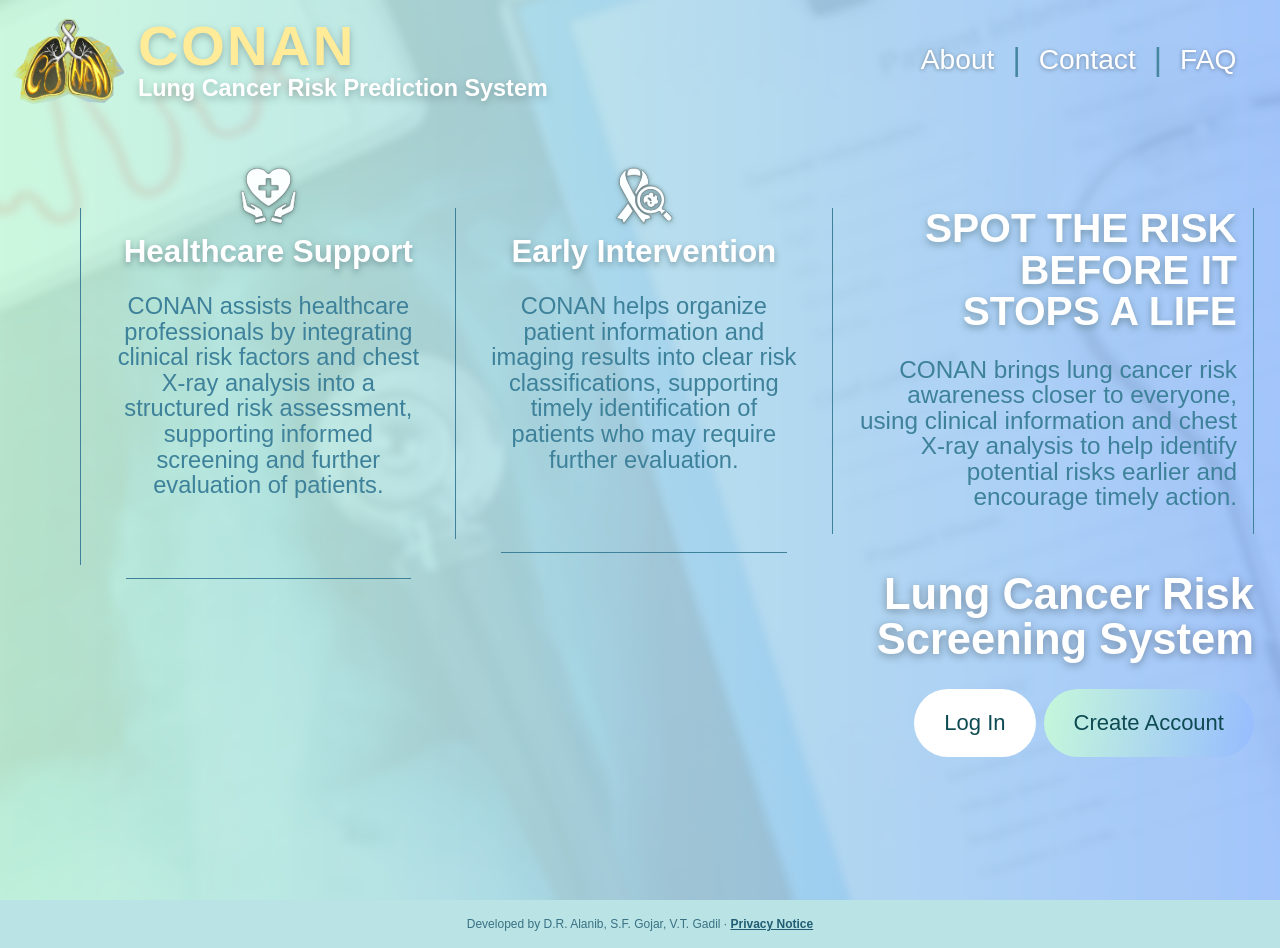
==== html.html @ 1db1b92c "initial commit" ====
<!doctype html>
<html lang="en">

<head>
  <meta charset="utf-8" />
  <meta name="viewport" content="width=device-width, initial-scale=1, viewport-fit=cover" />
  <title>CONAN – Lung Cancer Risk Prediction System</title>
  <meta name="description"
    content="CONAN uses clinical information and chest X-ray imaging to provide an integrated view of lung cancer risk, helping bring early risk awareness closer to every community." />
  <link rel="stylesheet" href="design.css" />
  <link rel="stylesheet" href="reference-ui.css" />
</head>

<body>
  <div id="app"></div>
  <script src="jabai.js"></script>
</body>

</html>
---- design.css ----
/* ============================================================
   CONAN – Reference UI Design System & Exact Scaling
   Authored for 1280x800 reference scale, responsive across viewports
   ============================================================ */

:root {
  /* Teal/Cyan color palette from reference 36.png */
  --teal-dark:     #135467;
  --teal:          #1f8a96;
  --teal-mid:      #2da0ab;
  --teal-light:    #6cb6b6;
  --teal-card-bg:  rgba(114, 161, 179, 0.85);
  --input-box-bg:  #39778c;
  --input-border:  #4d8da3;
  --subnav-pill:   #3f809b;
  --gold-title:    #f1d67b;

  /* Typography */
  --font-family:   'Nunito', system-ui, -apple-system, sans-serif;

  /* Semantic colors */
  --low-bg:        linear-gradient(135deg, #1bb55c 0%, #16a34a 100%);
  --mod-bg:        linear-gradient(135deg, #f59e0b 0%, #d97706 100%);
  --high-bg:       linear-gradient(135deg, #ef4444 0%, #dc2626 100%);

  box-sizing: border-box;
}

*, *::before, *::after {
  box-sizing: border-box;
  margin: 0;
  padding: 0;
}

html {
  font-size: 16px;
  scroll-behavior: smooth;
  height: 100%;
}

body {
  margin: 0;
  min-height: 100vh;
  font-family: var(--font-family);
  background: #a9e0d7 url('images/bg.png') center center / cover no-repeat fixed;
  color: #ffffff;
  line-height: 1.5;
  -webkit-font-smoothing: antialiased;
  -moz-osx-font-smoothing: grayscale;
  overflow-x: hidden;
}

a {
  color: inherit;
  text-decoration: none;
}

#app {
  min-height: 100vh;
  display: flex;
  flex-direction: column;
  position: relative;
  z-index: 1;
}

main {
  flex: 1;
  display: flex;
  flex-direction: column;
}

/* ============================================================
   HEADER (Exact 110px reference scaling)
   ============================================================ */
header {
  height: 110px;
  padding: 0 42px;
  display: flex;
  align-items: center;
  justify-content: space-between;
  position: sticky;
  top: 0;
  z-index: 200;
  background: linear-gradient(90deg, rgba(195, 240, 230, 0.4) 0%, rgba(195, 215, 250, 0.4) 100%);
  backdrop-filter: blur(8px);
  -webkit-backdrop-filter: blur(8px);
  border-bottom: 1px solid rgba(255, 255, 255, 0.25);
}

.brand {
  display: flex;
  align-items: center;
  gap: 16px;
  text-decoration: none;
  user-select: none;
}

.brand img {
  width: 76px;
  height: 72px;
  object-fit: contain;
  filter: drop-shadow(0 2px 8px rgba(0, 0, 0, 0.25));
}

.brand-text {
  display: flex;
  flex-direction: column;
  line-height: 1.1;
}

.brand-name {
  font-size: 2.3rem;
  font-weight: 900;
  color: var(--gold-title);
  letter-spacing: 0.04em;
  text-shadow: 0 2px 6px rgba(0, 0, 0, 0.35);
}

.brand-sub {
  font-size: 0.95rem;
  font-weight: 700;
  color: #ffffff;
  text-shadow: 0 1px 4px rgba(0, 0, 0, 0.4);
  white-space: nowrap;
}

.top-nav {
  display: flex;
  align-items: center;
  gap: 0;
}

.top-nav a,
.top-nav button {
  color: #ffffff;
  font-size: 1.25rem;
  font-weight: 700;
  padding: 8px 14px;
  border: none;
  background: none;
  cursor: pointer;
  font-family: inherit;
  text-decoration: none;
  text-shadow: 0 1px 4px rgba(0, 0, 0, 0.35);
  transition: opacity 0.2s;
  white-space: nowrap;
}

.top-nav a:hover,
.top-nav button:hover {
  opacity: 0.85;
}

.top-nav .nav-sep {
  color: rgba(255, 255, 255, 0.7);
  font-size: 1.35rem;
  margin: 0 4px;
  user-select: none;
  text-shadow: 0 1px 4px rgba(0, 0, 0, 0.35);
}

.top-nav-box {
  display: inline-flex;
  align-items: center;
  border: 1.5px solid rgba(255, 255, 255, 0.6);
  border-radius: 8px;
  padding: 2px 10px;
}

.hamburger-btn {
  display: flex;
  flex-direction: column;
  justify-content: center;
  gap: 5px;
  padding: 8px;
  cursor: pointer;
  background: none;
  border: none;
  margin-left: 12px;
}

.hamburger-btn span {
  display: block;
  width: 38px;
  height: 4px;
  background: #ffffff;
  border-radius: 2px;
  box-shadow: 0 1px 3px rgba(0, 0, 0, 0.3);
  transition: transform 0.2s, opacity 0.2s;
}

.header-menu {
  position: absolute;
  right: 42px;
  top: 105px;
  background: #ffffff;
  border-radius: 14px;
  padding: 8px;
  min-width: 220px;
  box-shadow: 0 14px 40px rgba(14, 74, 82, 0.35);
  display: flex;
  flex-direction: column;
  z-index: 300;
}

.header-menu[hidden] {
  display: none;
}

.header-menu a,
.header-menu button {
  display: block;
  width: 100%;
  padding: 10px 16px;
  border-radius: 8px;
  color: var(--teal-dark);
  font-size: 1rem;
  font-weight: 700;
  background: none;
  border: none;
  cursor: pointer;
  text-align: left;
  font-family: inherit;
  transition: background 0.15s;
}

.header-menu a:hover,
.header-menu button:hover {
  background: rgba(31, 138, 150, 0.1);
}

/* ============================================================
   SUB-NAV BAR (Exact 66px reference scaling across post-login)
   ============================================================ */
.subnav {
  height: 66px;
  width: 100%;
  background: #ffffff;
  display: flex;
  align-items: center;
  padding: 0 42px;
  box-shadow: 0 2px 8px rgba(0, 0, 0, 0.08);
  position: relative;
  z-index: 100;
}

/* Main sections: HOME, ASSESSMENT, PATIENT RECORDS */
.subnav-tabs {
  display: flex;
  align-items: center;
  gap: 8px;
  height: 100%;
}

.subnav-tab {
  display: inline-flex;
  align-items: center;
  justify-content: center;
  height: 44px;
  padding: 0 28px;
  color: var(--subnav-pill);
  font-size: 1.05rem;
  font-weight: 800;
  letter-spacing: 0.05em;
  text-transform: uppercase;
  text-decoration: none;
  border-radius: 8px;
  transition: background 0.18s, color 0.18s;
  white-space: nowrap;
}

.subnav-tab:hover {
  background: rgba(63, 128, 155, 0.08);
}

.subnav-tab.active {
  background: var(--subnav-pill);
  color: #ffffff;
  padding: 0 34px;
}

/* Wizard breadcrumb inside subnav (Images 9-16, 20-30) */
.subnav-wizard-wrap {
  display: flex;
  align-items: center;
  gap: 18px;
  height: 100%;
}

.subnav-back-pill {
  display: inline-flex;
  align-items: center;
  justify-content: center;
  height: 42px;
  padding: 0 24px;
  background: var(--subnav-pill);
  color: #ffffff;
  font-size: 0.95rem;
  font-weight: 800;
  letter-spacing: 0.06em;
  text-transform: uppercase;
  text-decoration: none;
  border-radius: 8px;
  border: none;
  cursor: pointer;
  transition: opacity 0.18s;
  white-space: nowrap;
}

.subnav-back-pill:hover {
  opacity: 0.9;
}

.subnav-wizard-title {
  color: var(--teal);
  font-size: 1.25rem;
  font-weight: 800;
  letter-spacing: 0.08em;
  text-transform: uppercase;
  white-space: nowrap;
}

/* Results crumb in subnav (Images 17, 18) */
.subnav-results-wrap {
  display: flex;
  align-items: center;
  gap: 12px;
  font-size: 1.15rem;
  font-weight: 700;
  color: var(--teal);
}

.subnav-results-wrap a {
  color: var(--teal);
  text-decoration: none;
  font-weight: 700;
}

.subnav-results-wrap a:hover {
  text-decoration: underline;
}

/* ============================================================
   PRE-LOGIN LANDING PAGE (Exact Image 1 layout & scaling)
   ============================================================ */
.landing {
  min-height: calc(100vh - 110px);
  display: grid;
  grid-template-columns: 1fr 1fr 1.15fr;
  padding: 36px 42px;
  gap: 0;
  align-items: stretch;
}

.landing-col {
  padding: 24px 28px 36px;
  display: flex;
  flex-direction: column;
  position: relative;
}

/* Vertical divider lines between sections matching image 1 */
.landing-col.bordered {
  border-left: 2px solid rgba(35, 133, 150, 0.7);
}

.feature-card-content {
  display: flex;
  flex-direction: column;
  align-items: center;
  text-align: center;
  flex: 1;
  position: relative;
  padding-bottom: 28px;
}

.feature-card-content::after {
  content: '';
  position: absolute;
  bottom: 0;
  left: 10%;
  right: 10%;
  height: 2px;
  background: rgba(35, 133, 150, 0.7);
}

.feature-icon-img {
  width: 84px;
  height: 84px;
  object-fit: contain;
  margin-bottom: 16px;
  filter: drop-shadow(0 2px 6px rgba(0, 0, 0, 0.2));
}

.feature-icon-svg {
  width: 84px;
  height: 84px;
  margin-bottom: 16px;
  color: #ffffff;
  filter: drop-shadow(0 2px 6px rgba(0, 0, 0, 0.2));
}

.feature-card-title {
  font-size: 1.55rem;
  font-weight: 900;
  color: #ffffff;
  text-shadow: 0 2px 6px rgba(0, 0, 0, 0.3);
  margin-bottom: 16px;
}

.feature-card-desc {
  font-size: 1.05rem;
  color: #ffffff;
  line-height: 1.6;
  text-shadow: 0 1px 4px rgba(0, 0, 0, 0.3);
  font-weight: 600;
}

/* Right hero panel in Landing */
.landing-right-panel {
  padding: 24px 0 36px 36px;
  display: flex;
  flex-direction: column;
  justify-content: space-between;
  border-left: 2px solid rgba(35, 133, 150, 0.7);
}

.landing-hero-head {
  font-size: 2.9rem;
  font-weight: 900;
  color: #ffffff;
  line-height: 1.05;
  text-align: right;
  text-shadow: 0 2px 8px rgba(0, 0, 0, 0.35);
  margin-bottom: 20px;
}

.landing-hero-desc {
  font-size: 1.08rem;
  color: #ffffff;
  line-height: 1.6;
  text-align: right;
  text-shadow: 0 1px 4px rgba(0, 0, 0, 0.3);
  font-weight: 600;
  margin-bottom: 32px;
}

.landing-system-title {
  font-size: 2.5rem;
  font-weight: 900;
  color: #ffffff;
  line-height: 1.1;
  text-align: right;
  text-shadow: 0 2px 8px rgba(0, 0, 0, 0.35);
  margin-bottom: 28px;
}

.landing-buttons-row {
  display: flex;
  gap: 18px;
  justify-content: flex-end;
}

.btn-pill-white {
  display: inline-flex;
  align-items: center;
  justify-content: center;
  background: #ffffff;
  color: #0e4a52;
  font-size: 1.15rem;
  font-weight: 700;
  padding: 14px 42px;
  border-radius: 999px;
  text-decoration: none;
  box-shadow: 0 4px 14px rgba(0, 0, 0, 0.15);
  transition: transform 0.18s, box-shadow 0.18s;
  cursor: pointer;
  border: none;
}

.btn-pill-white:hover {
  transform: translateY(-2px);
  box-shadow: 0 6px 20px rgba(0, 0, 0, 0.2);
}

.btn-pill-mint {
  display: inline-flex;
  align-items: center;
  justify-content: center;
  background: #c2f2d6;
  color: #0e4a52;
  font-size: 1.15rem;
  font-weight: 700;
  padding: 14px 42px;
  border-radius: 999px;
  text-decoration: none;
  box-shadow: 0 4px 14px rgba(0, 0, 0, 0.15);
  transition: transform 0.18s, box-shadow 0.18s;
  cursor: pointer;
  border: none;
}

.btn-pill-mint:hover {
  transform: translateY(-2px);
  box-shadow: 0 6px 20px rgba(0, 0, 0, 0.2);
}

/* ============================================================
   AUTH PAGES (Login / Sign Up – Exact Images 2, 3)
   ============================================================ */
.auth-page {
  min-height: calc(100vh - 110px);
  display: flex;
  align-items: center;
  justify-content: center;
  padding: 30px 20px;
}

.auth-card {
  width: 520px;
  background: var(--teal-dark);
  border-radius: 28px;
  padding: 44px 44px 38px;
  box-shadow: 0 24px 60px rgba(10, 45, 55, 0.45);
}

.auth-card h1 {
  font-size: 2.5rem;
  font-weight: 900;
  color: #ffffff;
  letter-spacing: 0.04em;
  margin-bottom: 26px;
}

.auth-field {
  margin-bottom: 18px;
}

.auth-input {
  width: 100%;
  background: var(--input-box-bg);
  border: 1.5px solid var(--input-border);
  border-radius: 8px;
  padding: 16px 18px;
  color: #ffffff;
  font-size: 1.05rem;
  font-family: inherit;
  outline: none;
  transition: border-color 0.2s, background 0.2s;
}

.auth-input::placeholder {
  color: rgba(255, 255, 255, 0.7);
}

.auth-input:focus {
  background: #3f8399;
  border-color: #6bb0c8;
}

.auth-btn-pill {
  width: 100%;
  padding: 16px;
  border-radius: 999px;
  border: none;
  font-size: 1.3rem;
  font-weight: 900;
  letter-spacing: 0.06em;
  cursor: pointer;
  font-family: inherit;
  background: linear-gradient(135deg, #c5f4da 0%, #c5ddfc 100%);
  color: #165b6d;
  box-shadow: 0 4px 18px rgba(0, 0, 0, 0.2);
  transition: transform 0.18s, box-shadow 0.18s;
  margin: 10px 0 16px;
}

.auth-btn-pill:hover {
  transform: translateY(-2px);
  box-shadow: 0 8px 26px rgba(0, 0, 0, 0.25);
}

.auth-forgot {
  display: block;
  text-align: center;
  color: #ffffff;
  font-size: 1rem;
  font-weight: 600;
  text-decoration: underline;
  cursor: pointer;
  background: none;
  border: none;
  font-family: inherit;
  margin-bottom: 14px;
}

.auth-check {
  display: flex;
  align-items: center;
  gap: 10px;
  color: rgba(255, 255, 255, 0.9);
  font-size: 1rem;
  font-weight: 600;
  margin-bottom: 14px;
  cursor: pointer;
}

.auth-check input[type="checkbox"] {
  width: 20px;
  height: 20px;
  cursor: pointer;
  accent-color: #5edde3;
}

.auth-link {
  color: rgba(255, 255, 255, 0.85);
  font-size: 1rem;
  text-align: center;
  margin-top: 10px;
}

.auth-link a {
  color: #ffffff;
  font-weight: 800;
  text-decoration: underline;
}

/* ============================================================
   POST-LOGIN HERO (Exact Image 7 scaling)
   ============================================================ */
.hero-section {
  min-height: calc(100vh - 176px);
  padding: 48px 42px;
  display: flex;
  align-items: center;
  justify-content: space-between;
  gap: 40px;
}

.hero-left-content {
  flex: 1;
  max-width: 680px;
}

.hero-headline {
  font-size: 3.6rem;
  font-weight: 900;
  color: #165b6d;
  line-height: 1.1;
  margin-bottom: 24px;
}

.hero-desc {
  font-size: 1.25rem;
  font-weight: 600;
  color: #206d7d;
  line-height: 1.55;
  margin-bottom: 40px;
}

.hero-cta-btn {
  display: inline-flex;
  align-items: center;
  gap: 12px;
  background: #0e5b6c;
  color: #ffffff;
  font-size: 1.15rem;
  font-weight: 800;
  padding: 16px 48px;
  border-radius: 999px;
  text-decoration: none;
  box-shadow: 0 4px 18px rgba(14, 91, 108, 0.35);
  transition: transform 0.18s, box-shadow 0.18s;
}

.hero-cta-btn:hover {
  transform: translateY(-2px);
  box-shadow: 0 8px 28px rgba(14, 91, 108, 0.45);
}

.hero-ribbon-col {
  flex-shrink: 0;
  width: 440px;
  display: flex;
  align-items: center;
  justify-content: center;
}

.hero-ribbon-col svg {
  width: 420px;
  height: 480px;
  filter: drop-shadow(0 10px 30px rgba(160, 200, 230, 0.7));
}

/* ============================================================
   ASSESSMENT SELECTION PAGE (Exact Image 8 scaling)
   ============================================================ */
.assess-page {
  padding: 24px 42px 48px;
}

.assess-page-title {
  font-size: 1.25rem;
  font-weight: 900;
  color: #1c7280;
  letter-spacing: 0.08em;
  text-transform: uppercase;
  margin-bottom: 20px;
  padding-left: 4px;
}

.assess-cards-grid {
  display: grid;
  grid-template-columns: repeat(3, 1fr);
  gap: 24px;
}

.assess-option-card {
  background: rgba(255, 255, 255, 0.45);
  backdrop-filter: blur(10px);
  -webkit-backdrop-filter: blur(10px);
  border: 2px solid rgba(255, 255, 255, 0.75);
  border-radius: 24px;
  padding: 34px 28px 28px;
  display: flex;
  flex-direction: column;
  min-height: 520px;
  box-shadow: 0 8px 30px rgba(26, 106, 115, 0.12);
  transition: transform 0.2s, box-shadow 0.2s;
}

.assess-option-card:hover {
  transform: translateY(-4px);
  box-shadow: 0 16px 42px rgba(26, 106, 115, 0.22);
}

.assess-card-top {
  display: flex;
  align-items: center;
  gap: 16px;
  margin-bottom: 16px;
}

.assess-card-icon {
  width: 58px;
  height: 58px;
  color: #1c7280;
  flex-shrink: 0;
}

.assess-card-title {
  font-size: 1.45rem;
  font-weight: 900;
  color: #1c7280;
  line-height: 1.2;
}

.assess-card-body {
  font-size: 1.05rem;
  color: #185868;
  font-weight: 600;
  line-height: 1.55;
  text-align: center;
  margin: 20px 0;
  flex: 1;
}

.assess-card-start-btn {
  background: var(--teal-light);
  color: #ffffff;
  font-size: 1.15rem;
  font-weight: 800;
  border-radius: 12px;
  padding: 15px 0;
  width: 100%;
  text-align: center;
  text-decoration: none;
  border: none;
  cursor: pointer;
  transition: background 0.18s, transform 0.18s;
  display: block;
}

.assess-card-start-btn:hover {
  background: var(--teal);
  transform: translateY(-2px);
}

/* ============================================================
   WIZARD CARDS & FIELDS (Exact Images 9–16, 20–30 scaling)
   ============================================================ */
.wiz-page {
  padding: 24px 42px 40px;
  display: flex;
  flex-direction: column;
}

.wiz-card {
  width: 100%;
  background: var(--teal-card-bg);
  backdrop-filter: blur(12px);
  -webkit-backdrop-filter: blur(12px);
  border: 1.5px solid rgba(255, 255, 255, 0.4);
  border-radius: 20px;
  padding: 32px 36px 28px;
  box-shadow: 0 8px 32px rgba(20, 80, 95, 0.22);
}

.wiz-section-label {
  font-size: 1.25rem;
  font-weight: 900;
  color: #ffffff;
  letter-spacing: 0.05em;
  text-transform: uppercase;
  margin-bottom: 24px;
  text-shadow: 0 1px 4px rgba(0, 0, 0, 0.25);
}

/* 2-column field grid matching reference */
.wiz-fields-grid {
  display: grid;
  grid-template-columns: 1fr 1fr;
  gap: 20px 36px;
}

.wiz-field-item {
  display: flex;
  flex-direction: column;
  gap: 6px;
}

.wiz-field-label {
  font-size: 1.05rem;
  font-weight: 700;
  color: #ffffff;
  display: flex;
  align-items: center;
  gap: 6px;
}

.info-circle-icon {
  display: inline-flex;
  align-items: center;
  justify-content: center;
  width: 20px;
  height: 20px;
  border-radius: 50%;
  background: rgba(255, 255, 255, 0.4);
  color: #ffffff;
  font-size: 0.75rem;
  font-weight: 900;
  cursor: help;
}

/* Personal inputs */
.wiz-input,
.wiz-select {
  background: var(--input-box-bg);
  border: 1.5px solid var(--input-border);
  border-radius: 8px;
  padding: 14px 18px;
  color: #ffffff;
  font-size: 1.05rem;
  font-family: inherit;
  outline: none;
  width: 100%;
  transition: background 0.2s, border-color 0.2s;
}

.wiz-input::placeholder {
  color: rgba(255, 255, 255, 0.75);
}

.wiz-input:focus,
.wiz-select:focus {
  background: #3f8399;
  border-color: #6bb0c8;
}

.wiz-select-wrapper {
  position: relative;
}

.wiz-select {
  appearance: none;
  -webkit-appearance: none;
  padding-right: 42px;
  cursor: pointer;
}

.wiz-select option {
  background: #1a6a73;
  color: #ffffff;
}

.wiz-dropdown-arrow {
  position: absolute;
  right: 16px;
  top: 50%;
  transform: translateY(-50%);
  pointer-events: none;
  color: #ffffff;
  font-size: 0.8rem;
}

/* Factor Boxes (Images 10-16, 23-29) */
.factor-item-wrap {
  display: flex;
  flex-direction: column;
  gap: 6px;
}

.factor-item-title {
  font-size: 1.15rem;
  font-weight: 700;
  color: #ffffff;
}

.factor-box-container {
  background: var(--input-box-bg);
  border: 1.5px solid var(--input-border);
  border-radius: 8px;
  padding: 16px 20px;
  display: flex;
  flex-direction: column;
  gap: 12px;
}

.factor-box-desc {
  font-size: 0.95rem;
  color: rgba(255, 255, 255, 0.92);
  line-height: 1.45;
}

.factor-select-wrapper {
  position: relative;
}

.factor-select {
  width: 100%;
  background: rgba(255, 255, 255, 0.22);
  border: 1px solid rgba(255, 255, 255, 0.4);
  border-radius: 6px;
  padding: 10px 38px 10px 14px;
  color: #ffffff;
  font-size: 0.95rem;
  font-family: inherit;
  appearance: none;
  -webkit-appearance: none;
  cursor: pointer;
  outline: none;
  transition: background 0.2s;
}

.factor-select option {
  background: #1a6a73;
  color: #ffffff;
}

.factor-select:focus {
  background: rgba(255, 255, 255, 0.3);
}

.factor-dropdown-arrow {
  position: absolute;
  right: 14px;
  top: 50%;
  transform: translateY(-50%);
  pointer-events: none;
  color: #ffffff;
  font-size: 0.75rem;
}

/* Wizard card footer & Next button */
.wiz-card-footer {
  display: flex;
  justify-content: flex-end;
  margin-top: 24px;
}

.btn-wiz-next {
  background: #135265;
  border: 1.5px solid rgba(255, 255, 255, 0.45);
  color: #ffffff;
  font-size: 1rem;
  font-weight: 800;
  letter-spacing: 0.06em;
  border-radius: 999px;
  padding: 10px 34px;
  cursor: pointer;
  font-family: inherit;
  box-shadow: 0 4px 14px rgba(19, 82, 101, 0.35);
  transition: transform 0.15s, background 0.15s;
}

.btn-wiz-next:hover:not(:disabled) {
  background: #18647b;
  transform: translateY(-1px);
}

.btn-wiz-next:disabled {
  opacity: 0.45;
  cursor: not-allowed;
}

/* ============================================================
   X-RAY RADIOGRAPH UPLOAD (Images 21, 30)
   ============================================================ */
.xray-drop-container {
  border: 3px dashed rgba(255, 255, 255, 0.75);
  border-radius: 18px;
  padding: 60px 40px;
  display: flex;
  flex-direction: column;
  align-items: center;
  justify-content: center;
  gap: 16px;
  cursor: pointer;
  transition: background 0.2s, border-color 0.2s;
  text-align: center;
  position: relative;
}

.xray-drop-container:hover,
.xray-drop-container.drag-over {
  background: rgba(255, 255, 255, 0.1);
  border-color: #ffffff;
}

.xray-landscape-graphic {
  width: 140px;
  height: 110px;
}

.xray-drop-label {
  font-size: 1.25rem;
  color: #ffffff;
  font-weight: 600;
}

.xray-drop-label strong {
  color: #ffffff;
  font-weight: 800;
  text-decoration: underline;
}

.xray-drop-sublabel {
  font-size: 0.95rem;
  color: rgba(255, 255, 255, 0.75);
}

.xray-file-input {
  display: none;
}

.xray-preview-img {
  max-width: 320px;
  max-height: 280px;
  border-radius: 12px;
  object-fit: contain;
  box-shadow: 0 4px 16px rgba(0, 0, 0, 0.25);
}

/* ============================================================
   RESULTS PAGE (Exact Images 17, 18 scaling)
   ============================================================ */
.results-page {
  padding: 24px 42px 48px;
  display: flex;
  flex-direction: column;
}

.result-card-banner {
  border-radius: 20px;
  padding: 32px 36px;
  margin-bottom: 24px;
  box-shadow: 0 8px 30px rgba(0, 0, 0, 0.18);
  display: flex;
  flex-direction: column;
  gap: 16px;
}

.result-card-banner.low  { background: var(--low-bg); }
.result-card-banner.mod  { background: var(--mod-bg); }
.result-card-banner.high { background: var(--high-bg); }

.result-top-row {
  display: flex;
  align-items: center;
  justify-content: space-between;
}

.result-type-badge {
  display: flex;
  align-items: center;
  gap: 8px;
  font-size: 1rem;
  font-weight: 700;
  color: rgba(255, 255, 255, 0.92);
}

.result-pill-badge {
  display: inline-flex;
  align-items: center;
  gap: 8px;
  background: #ffffff;
  border-radius: 999px;
  padding: 6px 20px;
  font-size: 1rem;
  font-weight: 800;
}

.result-pill-badge .dot {
  width: 9px;
  height: 9px;
  border-radius: 50%;
}

.result-pill-badge.low  { color: #16a34a; }
.result-pill-badge.low  .dot { background: #16a34a; }
.result-pill-badge.mod  { color: #d97706; }
.result-pill-badge.mod  .dot { background: #d97706; }
.result-pill-badge.high { color: #dc2626; }
.result-pill-badge.high .dot { background: #dc2626; }

.result-title-row {
  display: flex;
  align-items: center;
  gap: 12px;
  font-size: 2.1rem;
  font-weight: 900;
  color: #ffffff;
}

.result-desc-text {
  font-size: 1.05rem;
  color: rgba(255, 255, 255, 0.95);
  line-height: 1.55;
}

.confidence-box {
  background: rgba(0, 0, 0, 0.12);
  border-radius: 12px;
  padding: 14px 18px;
  display: flex;
  flex-direction: column;
  gap: 8px;
  margin-top: 6px;
}

.confidence-header {
  display: flex;
  justify-content: space-between;
  font-size: 0.95rem;
  font-weight: 700;
  color: rgba(255, 255, 255, 0.9);
}

.confidence-track {
  height: 16px;
  background: rgba(255, 255, 255, 0.25);
  border-radius: 999px;
  overflow: hidden;
}

.confidence-bar {
  height: 100%;
  background: #4ade80;
  border-radius: 999px;
  transition: width 1s cubic-bezier(0.2, 0.7, 0.2, 1);
}

/* Disclaimer box */
.disclaimer-alert {
  background: #fef9c3;
  border: 1.5px solid #fde047;
  border-radius: 14px;
  padding: 18px 24px;
  display: flex;
  align-items: flex-start;
  gap: 14px;
  margin-bottom: 24px;
  color: #854d0e;
  font-size: 0.95rem;
  line-height: 1.55;
}

.disclaimer-alert strong {
  color: #713f12;
}

.disclaimer-icon {
  font-size: 1.5rem;
  flex-shrink: 0;
  line-height: 1;
}

/* Risk Factor Breakdown Section */
.breakdown-section {
  background: rgba(255, 255, 255, 0.85);
  backdrop-filter: blur(10px);
  -webkit-backdrop-filter: blur(10px);
  border-radius: 20px;
  padding: 28px 32px;
  margin-bottom: 24px;
  box-shadow: 0 8px 30px rgba(0, 0, 0, 0.1);
}

.breakdown-header-wrap {
  display: flex;
  flex-direction: column;
  gap: 4px;
  margin-bottom: 20px;
}

.breakdown-head-title {
  display: flex;
  align-items: center;
  gap: 10px;
  font-size: 1.25rem;
  font-weight: 800;
  color: var(--teal-dark);
}

.breakdown-head-sub {
  font-size: 0.92rem;
  color: #4b6b75;
}

.breakdown-3col-grid {
  display: grid;
  grid-template-columns: repeat(3, 1fr);
  gap: 16px;
}

.breakdown-tile {
  background: #ffffff;
  border-radius: 14px;
  padding: 16px 18px;
  display: flex;
  flex-direction: column;
  gap: 6px;
  box-shadow: 0 2px 8px rgba(0, 0, 0, 0.05);
}

.breakdown-tile-top {
  display: flex;
  align-items: center;
  justify-content: space-between;
  gap: 8px;
}

.tile-icon-circle {
  width: 36px;
  height: 36px;
  border-radius: 50%;
  display: flex;
  align-items: center;
  justify-content: center;
  font-size: 1.1rem;
  flex-shrink: 0;
}

.tile-factor-name {
  font-size: 0.95rem;
  font-weight: 800;
  color: var(--teal-dark);
  flex: 1;
}

.tile-badge {
  font-size: 0.75rem;
  font-weight: 800;
  padding: 3px 10px;
  border-radius: 999px;
}

.tile-badge.low  { background: #dcfce7; color: #166534; }
.tile-badge.mod  { background: #fef3c7; color: #92400e; }
.tile-badge.high { background: #fee2e2; color: #991b1b; }

.tile-factor-sub {
  font-size: 0.8rem;
  color: #64748b;
}

.tile-factor-val {
  font-size: 1rem;
  font-weight: 800;
  color: var(--teal-dark);
}

.results-action-row {
  display: flex;
  gap: 16px;
  flex-wrap: wrap;
}

.btn-result-action {
  padding: 14px 28px;
  border-radius: 999px;
  font-size: 1.05rem;
  font-weight: 700;
  cursor: pointer;
  font-family: inherit;
  border: none;
  transition: transform 0.18s, box-shadow 0.18s;
  text-decoration: none;
  display: inline-flex;
  align-items: center;
  gap: 8px;
}

.btn-result-action.primary {
  background: var(--teal-dark);
  color: #ffffff;
  box-shadow: 0 4px 14px rgba(19, 84, 103, 0.4);
}

.btn-result-action.secondary {
  background: rgba(255, 255, 255, 0.9);
  color: var(--teal-dark);
  box-shadow: 0 4px 14px rgba(0, 0, 0, 0.15);
}

.btn-result-action:hover {
  transform: translateY(-2px);
}

/* ============================================================
   PATIENT RECORDS / DASHBOARD (Image 31)
   ============================================================ */
.dashboard-page {
  padding: 24px 42px 48px;
}

.dashboard-stats-grid {
  display: grid;
  grid-template-columns: repeat(3, 1fr);
  gap: 20px;
  margin-bottom: 24px;
}

.dash-stat-card {
  background: rgba(255, 255, 255, 0.8);
  backdrop-filter: blur(10px);
  border-radius: 18px;
  padding: 22px 26px;
  display: flex;
  flex-direction: column;
  gap: 6px;
  box-shadow: 0 4px 16px rgba(0, 0, 0, 0.08);
}

.dash-stat-label {
  font-size: 0.9rem;
  color: #4b6b75;
  font-weight: 700;
}

.dash-stat-num {
  font-size: 2rem;
  font-weight: 900;
  color: var(--teal-dark);
}

.dash-table-card {
  background: rgba(255, 255, 255, 0.85);
  backdrop-filter: blur(10px);
  border-radius: 20px;
  padding: 28px 32px;
  box-shadow: 0 8px 30px rgba(0, 0, 0, 0.1);
}

.dash-table-title {
  font-size: 1.25rem;
  font-weight: 800;
  color: var(--teal-dark);
  margin-bottom: 20px;
}

table {
  width: 100%;
  border-collapse: collapse;
  font-size: 0.95rem;
}

th {
  text-align: left;
  font-weight: 800;
  color: #4b6b75;
  padding: 10px 12px;
  border-bottom: 2px solid rgba(0, 0, 0, 0.1);
  font-size: 0.88rem;
  letter-spacing: 0.04em;
}

td {
  padding: 14px 12px;
  border-bottom: 1px solid rgba(0, 0, 0, 0.06);
  color: var(--teal-dark);
}

/* ============================================================
   PRIVACY POLICY MODAL (Images 5, 6)
   ============================================================ */
.modal-overlay {
  position: fixed;
  inset: 0;
  background: rgba(0, 0, 0, 0.45);
  backdrop-filter: blur(6px);
  -webkit-backdrop-filter: blur(6px);
  z-index: 500;
  display: flex;
  align-items: center;
  justify-content: center;
  padding: 20px;
}

.modal-overlay[hidden] {
  display: none;
}

.modal-box {
  background: #ffffff;
  border-radius: 24px;
  max-width: 580px;
  width: 100%;
  max-height: 84vh;
  display: flex;
  flex-direction: column;
  box-shadow: 0 24px 60px rgba(0, 0, 0, 0.35);
  overflow: hidden;
}

.modal-head {
  display: flex;
  align-items: center;
  gap: 16px;
  padding: 24px 30px 20px;
  border-bottom: 1px solid rgba(0, 0, 0, 0.08);
}

.modal-head-icon {
  width: 48px;
  height: 48px;
  color: var(--teal);
  flex-shrink: 0;
}

.modal-head-title h2 {
  font-size: 1.35rem;
  font-weight: 800;
  color: var(--teal);
}

.modal-head-title p {
  font-size: 0.9rem;
  color: #64748b;
}

.modal-scroll-body {
  padding: 22px 30px;
  overflow-y: auto;
  flex: 1;
  color: #334155;
  font-size: 0.95rem;
  line-height: 1.6;
}

.modal-scroll-body h3 {
  font-size: 1rem;
  font-weight: 800;
  color: var(--teal);
  margin: 16px 0 6px;
}

.modal-scroll-body h3:first-child {
  margin-top: 0;
}

.modal-scroll-body p {
  margin-bottom: 10px;
}

.modal-disclaimer-card {
  background: #fffde8;
  border: 1px solid #e8d66a;
  border-radius: 10px;
  padding: 14px 18px;
  color: #c0392b;
  font-size: 0.9rem;
  line-height: 1.5;
  margin: 12px 0;
  font-weight: 600;
}

.modal-foot {
  padding: 18px 30px 24px;
  border-top: 1px solid rgba(0, 0, 0, 0.08);
  display: flex;
  gap: 14px;
  justify-content: flex-end;
}

.btn-modal-decline {
  padding: 12px 28px;
  border-radius: 10px;
  border: 2px solid var(--teal);
  background: transparent;
  color: var(--teal);
  font-size: 1rem;
  font-weight: 800;
  cursor: pointer;
  font-family: inherit;
}

.btn-modal-accept {
  padding: 12px 28px;
  border-radius: 10px;
  border: none;
  background: var(--teal);
  color: #ffffff;
  font-size: 1rem;
  font-weight: 800;
  cursor: pointer;
  font-family: inherit;
}

/* ============================================================
   STATIC / GENERIC PAGES
   ============================================================ */
.static-page {
  padding: 32px 42px;
  max-width: 900px;
  margin: 0 auto;
}

.static-card {
  background: rgba(255, 255, 255, 0.85);
  backdrop-filter: blur(10px);
  border-radius: 20px;
  padding: 32px 36px;
  color: var(--teal-dark);
  line-height: 1.7;
}

.static-card h1 {
  font-size: 1.8rem;
  margin-bottom: 20px;
  color: var(--teal-dark);
}

.static-card h2 {
  font-size: 1.2rem;
  margin: 20px 0 8px;
  color: var(--teal);
}

.static-card p {
  margin-bottom: 12px;
  font-size: 0.98rem;
}

.err-msg {
  background: rgba(239, 68, 68, 0.25);
  border: 1px solid rgba(239, 68, 68, 0.6);
  border-radius: 8px;
  padding: 12px 16px;
  color: #fca5a5;
  font-size: 0.95rem;
  font-weight: 700;
  margin-bottom: 16px;
}

footer {
  text-align: center;
  padding: 18px 20px;
  font-size: 0.85rem;
  color: rgba(255, 255, 255, 0.8);
  text-shadow: 0 1px 3px rgba(0, 0, 0, 0.35);
}

footer a {
  color: #ffffff;
  text-decoration: underline;
  font-weight: 700;
}

/* ============================================================
   RESPONSIVE DESIGN (adapts cleanly below 1024px and 768px)
   ============================================================ */
@media (max-width: 1024px) {
  .landing {
    grid-template-columns: 1fr;
    gap: 30px;
  }
  .landing-col.bordered,
  .landing-right-panel {
    border-left: none;
    padding-left: 0;
  }
  .landing-hero-head,
  .landing-hero-desc,
  .landing-system-title {
    text-align: left;
  }
  .landing-buttons-row {
    justify-content: flex-start;
  }

  .assess-cards-grid {
    grid-template-columns: 1fr;
  }
  .wiz-fields-grid {
    grid-template-columns: 1fr;
  }
  .breakdown-3col-grid {
    grid-template-columns: repeat(2, 1fr);
  }
  .dashboard-stats-grid {
    grid-template-columns: 1fr;
  }
  .hero-section {
    flex-direction: column;
    padding: 32px 24px;
  }
  .hero-ribbon-col {
    display: none;
  }
}

@media (max-width: 768px) {
  header {
    height: 90px;
    padding: 0 20px;
  }
  .brand img {
    width: 58px;
    height: 56px;
  }
  .brand-name {
    font-size: 1.8rem;
  }
  .subnav {
    padding: 0 20px;
  }
  .landing,
  .assess-page,
  .wiz-page,
  .results-page,
  .dashboard-page {
    padding-left: 20px;
    padding-right: 20px;
  }
  .auth-card {
    padding: 32px 24px;
  }
  .breakdown-3col-grid {
    grid-template-columns: 1fr;
  }
}
---- reference-ui.css ----
/* Reference layouts, scaled fluidly instead of fixing the page to a screenshot. */
:root {
  --teal-dark: #0d5d79;
  --teal: #149d88;
  --teal-light: #80c8bd;
  --input-box-bg: #3f8097;
  --input-border: #b6dce5;
  --subnav-pill: #3e819a;
  --gold-title: #ffeb98;
  --font-family: Arial, Helvetica, sans-serif;
  --header-height: 120px;
  --nav-height: 68px;
  --page-gutter: clamp(18px, 2.4vw, 42px);
}
body {
  background: linear-gradient(100deg, #ccffda 0%, #b6dfe7 49%, #96b8ff 100%);
  line-height: 1.35;
  overflow-x: clip;
}
body[data-page="home-landing"], body[data-page="login"],
body[data-page="signup"], body[data-page="home"] {
  background: #b9e3e5 url('images/bg.png') center / cover fixed;
}
body[data-page="home"] { background: linear-gradient(100deg, #ccffda, #96b8ff); }
header {
  height: var(--header-height);
  flex-shrink: 0;
  padding: 8px clamp(14px, 2vw, 30px) 8px 12px;
  position: relative;
  background: linear-gradient(100deg, #ccffda 0%, #b6dfe7 49%, #96b8ff 100%);
  border: 0;
  backdrop-filter: none;
  gap: 20px;
}
body[data-page="home-landing"] header,
body[data-page="login"] header, body[data-page="signup"] header { background: transparent; }
.brand { gap: 14px; min-width: 0; }
.brand-mark { width: 112px; height: 105px; overflow: hidden; flex: 0 0 auto; }
.brand img {
  width: 112px; height: 112px;
  transform: scale(1.16);
  clip-path: polygon(48% 15%,55% 16%,59% 23%,55% 29%,68% 29%,82% 37%,88% 48%,94% 57%,85% 61%,85% 74%,78% 80%,65% 79%,51% 73%,39% 78%,23% 81%,13% 77%,15% 62%,6% 59%,16% 49%,20% 38%,35% 29%,44% 29%,40% 23%,43% 18%);
  filter: drop-shadow(0 2px 3px #7b6a4670);
}
.brand-name { font-size: clamp(36px, 4.4vw, 58px); line-height: .98; letter-spacing: .04em; }
.brand-sub { font-size: clamp(13px, 1.83vw, 24px); font-weight: 700; line-height: 1.2; }
.brand-name, .brand-sub { text-shadow: 0 3px 7px #526b6970; }
.top-nav { flex-shrink: 0; }
.top-nav > div { display: flex; align-items: center; }
.top-nav a, .top-nav button { font-size: clamp(18px, 2.2vw, 29px); font-weight: 400; padding: 8px 18px; }
.top-nav .nav-sep { margin: 0; font-size: 32px; font-weight: 400; color: #4788a0; text-shadow: none; }
.top-nav-box { border: 0; border-radius: 0; padding: 0; }
.hamburger-btn { gap: 9px; padding: 8px 0; margin-left: 16px; }
.hamburger-btn span { width: 65px; height: 6px; border-radius: 0; box-shadow: none; }
.header-menu { top: calc(100% - 8px); right: 24px; border-radius: 10px; }
.header-menu a, .header-menu button { font-size: 16px; }
.subnav { height: var(--nav-height); padding: 8px 22px; background: #fbffff; box-shadow: none; }
.subnav-tabs { gap: 60px; }
.subnav-tab { height: 50px; min-width: 188px; padding: 0 24px; font-size: 23px; font-weight: 400; letter-spacing: -.03em; }
.subnav-tab.active { padding: 0 24px; border-radius: 9px; }
.subnav-wizard-wrap { gap: 12px; min-width: 0; }
.subnav-back-pill { height: 50px; padding: 0 20px; border-radius: 9px; font-size: 23px; font-weight: 400; letter-spacing: -.035em; }
.subnav-wizard-title { font-size: clamp(18px, 2vw, 26px); font-weight: 400; letter-spacing: -.02em; white-space: normal; }

/* Public introduction: three columns and fine teal rules. */
.landing {
  min-height: calc(100svh - var(--header-height));
  width: 100%; max-width: 1600px; margin: auto;
  grid-template-columns: 32% 32% 36%;
  padding: 42px 26px 20px 6.3%; gap: 0; align-items: start;
}
.landing-col { padding: 0; margin: 0; min-width: 0; }
.landing-col.bordered { border-left: 0; padding-left: 0; }
.feature-card-content { padding: 0 12px 80px; }
.feature-card-content::before {
  content: ''; position: absolute; left: -1px; top: 46px; bottom: 14px;
  width: 1px; background: #3e819a;
}
.feature-card-content::after { left: 12%; right: 12%; height: 1px; background: #3e819a; }
.feature-icon-img, .feature-icon-svg { width: 68px; height: 68px; margin-bottom: 4px; object-fit: contain; }
.feature-icon-img { filter: drop-shadow(0 2px 3px #527c7a65); }
.feature-card-title { font-size: clamp(23px, 2.45vw, 34px); line-height: 1.15; margin: 0 0 24px; text-shadow: 0 3px 6px #47676e88; }
.feature-card-desc { color: #3e819a; font-size: clamp(18px, 1.85vw, 26px); font-weight: 400; line-height: 1.08; text-shadow: none; max-width: 310px; margin-inline: auto; padding: 0; }
.landing-right-panel { padding: 46px 0 0; border: 0; position: relative; min-width: 0; }
.landing-right-panel > div:first-child { border-left: 1px solid #3e819a; border-right: 1px solid #3e819a; padding: 0 16px 24px 24px; }
.landing-hero-head { font-size: clamp(28px, 3.18vw, 44px); margin-bottom: 24px; line-height: 1.02; text-shadow: 0 3px 7px #47676e88; }
.landing-hero-desc { color: #3e819a; font-size: clamp(18px, 1.9vw, 26px); font-weight: 400; line-height: 1.05; margin-bottom: 0; text-shadow: none; }
.landing-right-panel > div:last-child { margin: 38px 0 0 -36px; }
.landing-system-title { font-size: clamp(28px, 3.4vw, 48px); line-height: 1.05; margin-bottom: 26px; white-space: normal; }
.landing-buttons-row { gap: 8px; }
.btn-pill-white, .btn-pill-mint { padding: 19px 30px; font-size: 22px; font-weight: 400; box-shadow: none; white-space: nowrap; }
.btn-pill-mint { background: linear-gradient(100deg, #c5f8da, #97bcff); }

/* Authentication keeps the compact, dark teal panel from the references. */
.auth-page { min-height: calc(100svh - var(--header-height)); padding: 16px 20px 40px; align-items: flex-start; }
.auth-card { width: 526px; min-height: 560px; padding: 24px 24px 40px; border-radius: 24px; background: #0d607e; box-shadow: none; }
.auth-card h1 { font-size: 32px; margin-bottom: 18px; letter-spacing: 0; }
.auth-field { margin-bottom: 12px; }
.auth-input { border: 0; border-radius: 0; padding: 17px 12px; background: #3d8197; font-size: 16px; }
.auth-input::placeholder { color: #d2e4e7; }
.auth-btn-pill { margin: 10px 0 14px; padding: 11px; font-size: 24px; color: white; background: linear-gradient(100deg,#ccffda,#96b8ff); text-shadow: 0 1px 3px #4c7187; box-shadow: none; }
.auth-forgot { margin: 0 auto 24px; font-size: 14px; }
.auth-check { font-size: 14px; gap: 5px; }
.auth-check input[type="checkbox"] { width: 18px; height: 18px; }
.auth-link { text-align: left; font-size: 14px; margin-top: 18px; }

.hero-section { min-height: calc(100svh - var(--header-height) - var(--nav-height)); padding: 65px 5%; gap: 20px; flex-direction: row; position: relative; overflow: hidden; }
.hero-left-content { max-width: 840px; width: 74%; position: relative; z-index: 1; flex: 0 1 auto; }
.hero-headline { font-size: clamp(34px, 4.6vw, 64px); line-height: .99; margin-bottom: 18px; color: #0d5d79; }
.hero-desc { font-size: clamp(18px, 1.85vw, 25px); font-weight: 400; line-height: 1.2; color: #3d8197; margin-bottom: 32px; }
.hero-cta-btn { padding: 13px 38px; font-size: 19px; box-shadow: none; }
.hero-ribbon-col { display: flex; width: 68%; position: absolute; right: -2%; top: 8%; bottom: 6%; pointer-events: none; }
.hero-ribbon-col img { width: 100%; height: 100%; object-fit: contain; }

/* Assessment selection and the broad, square form canvas. */
.assess-page { padding: 20px var(--page-gutter) 24px; }
.assess-page-title { font-size: clamp(22px,2.2vw,30px); letter-spacing: -.02em; margin-bottom: 16px; color: #3e819a; }
.assess-cards-grid { grid-template-columns: repeat(3,minmax(0,1fr)); gap: 20px; }
.assess-option-card { min-width: 0; min-height: 510px; height: max(510px, calc(100svh - 282px)); padding: 20px 26px; border: 2px solid #7bbbc4; border-radius: 28px; background: #ffffff33; box-shadow: none; backdrop-filter: none; }
.assess-card-top { gap: 18px; margin-bottom: 6px; min-height: 88px; }
.assess-card-icon { width: 70px; height: 84px; object-fit: contain; flex-shrink: 0; filter: brightness(0) saturate(100%) invert(49%) sepia(59%) saturate(640%) hue-rotate(118deg) brightness(93%) contrast(88%); }
.assess-card-title { min-width: 0; flex: 1; font-size: clamp(24px,2.4vw,34px); line-height: 1.05; color: #149d88; }
.assess-card-body { font-size: clamp(18px,1.85vw,26px); line-height: 1.2; color: #009e89; font-weight: 400; margin: 20px 0 28px; }
.assess-card-start-btn { border-radius: 9px; padding: 18px 8px; font-size: clamp(19px,2vw,29px); background: #7ec6be; }
.wiz-page { padding: 34px 18px 50px; }
.wiz-card { min-height: max(440px,calc(100svh - 272px)); padding: 20px 24px 24px; border: 0; border-radius: 0; box-shadow: none; background: linear-gradient(100deg,#8fc6bd,#73a1d0); backdrop-filter: none; display: flex; flex-direction: column; }
.wiz-section-label { font-size: clamp(20px,2.1vw,29px); line-height: 1.2; letter-spacing: -.015em; margin: 0 0 18px; text-shadow: 0 2px 5px #30546280; }
.wiz-fields-grid { grid-template-columns: repeat(2,minmax(0,1fr)); gap: 18px clamp(28px,5.2vw,70px); }
.wiz-field-item, .factor-item-wrap { min-width: 0; gap: 8px; }
.wiz-field-label, .factor-item-title { font-size: clamp(18px,2.05vw,28px); font-weight: 400; line-height: 1.15; text-shadow: 0 2px 4px #47676e65; }
.info-circle-icon { width: 26px; height: 26px; font-size: 21px; color: #287d94; background: #e5f2f3; }
.wiz-input, .wiz-select { height: 62px; border: 1.5px solid #b6dce5; border-radius: 0; padding: 12px 10px; font-size: clamp(17px,2vw,27px); background: #3f8097; color: #e5f1f3; }
.wiz-select { padding-right: 45px; text-overflow: ellipsis; }
.wiz-input::placeholder { color: #c5dfe5; opacity: 1; }
.wiz-dropdown-arrow { right: 16px; font-size: 25px; }
.factor-box-container { border: 0; border-radius: 0; padding: 12px 14px 10px; gap: 10px; background: #3f8097; }
.factor-box-desc { font-size: clamp(15px,1.65vw,22px); font-weight: 400; line-height: 1.1; min-height: 2.2em; }
.factor-select { border-radius: 0; border: 0; padding: 5px 34px 5px 6px; min-height: 32px; font-size: clamp(14px,1.4vw,19px); background: #8fb9c7; }
.factor-dropdown-arrow { font-size: 20px; right: 10px; }
.wiz-card-footer { margin-top: auto; padding-top: 38px; }
.btn-wiz-next { min-height: 46px; padding: 8px 22px; font-size: 20px; letter-spacing: 0; background: #0d5d79; border: 2px solid #b8eafa; box-shadow: none; }
.xray-drop-container { flex: 1; min-height: 320px; padding: 28px 20px; border: 2px dashed #e2f4f4; border-radius: 18px; gap: 16px; }
.xray-landscape-graphic { width: 240px; height: 190px; object-fit: contain; }
.xray-drop-label { font-size: 25px; }
.xray-drop-label strong { color: #135467; text-decoration: none; }
.xray-drop-sublabel { font-size: 18px; }
.xray-file-input { display: block; position: absolute; width: 1px; height: 1px; opacity: 0; }
.xray-drop-container:focus-within { outline: 3px solid #0d5d79; outline-offset: 4px; }
.results-page, .dashboard-page { padding: 24px var(--page-gutter) 40px; }
.result-card-banner { border-radius: 12px; box-shadow: none; }
.breakdown-section, .dash-table-card { border-radius: 12px; box-shadow: none; }
.dashboard-stats-grid { grid-template-columns: repeat(3,minmax(0,1fr)); }
.dash-table-card { overflow-x: auto; }
.modal-overlay { background: #ffffff15; backdrop-filter: blur(4px); }
.modal-box { max-width: 470px; max-height: 90svh; border-radius: 22px; box-shadow: 0 10px 50px #3d819722; }
.modal-head { padding: 20px 22px 14px; gap: 12px; }
.modal-scroll-body { padding: 16px 22px; color: #4b7f86; line-height: 1.35; }
.modal-scroll-body h3 { margin-top: 12px; }
.modal-foot { padding: 14px 22px; gap: 10px; }
.modal-foot button { flex: 1; padding: 10px 8px; font-size: 14px; }
footer { color: #3a7183; text-shadow: none; font-size: 12px; padding: 16px 20px; }
footer a { color: #215d72; }
.err-msg { color: #7d2435; background: #fff0e9; border-color: #cf7d85; }
:focus-visible { outline: 3px solid #ffe898; outline-offset: 4px; }
input:focus-visible, select:focus-visible { outline-color: white; outline-offset: 2px; }
@media (min-width: 1600px) { .wiz-page, .assess-page, .results-page, .dashboard-page, .hero-section { width: 100%; max-width: 1600px; margin-inline: auto; } }
@media (max-width: 1100px) {
  :root { --header-height: 100px; --nav-height: 60px; }
  .brand-mark { width: 82px; height: 84px; }
  .brand img { width: 82px; height: 82px; }
  .brand-name { font-size: 42px; }
  .brand-sub { font-size: 17px; }
  .top-nav a { padding: 8px 12px; font-size: 21px; }
  .hamburger-btn span { width: 42px; height: 5px; }
  .subnav-tab, .subnav-back-pill { font-size: 19px; height: 44px; }
  .subnav-tabs { gap: 44px; }
  .subnav-tab { min-width: 146px; }
  .landing { padding-left: 30px; grid-template-columns: 31% 31% 38%; }
  .landing-col { margin: 0; padding: 0; }
  .landing-col.bordered { padding-left: 0; }
  .feature-card-title { font-size: 23px; white-space: normal; }
  .landing-right-panel { padding-left: 0; }
  .landing-system-title { font-size: 30px; }
  .btn-pill-white, .btn-pill-mint { font-size: 18px; padding: 16px 20px; }
  .assess-option-card { padding: 20px 18px; }
  .assess-card-top { gap: 10px; }
  .assess-card-icon { width: 48px; height: 58px; }
  .assess-card-title { font-size: 27px; }
  .breakdown-3col-grid { grid-template-columns: repeat(2,minmax(0,1fr)); }
}
@media (min-width: 761px) and (max-width: 1000px) {
  .assess-cards-grid { grid-template-columns: 1fr; }
  .assess-option-card { height: auto; min-height: 0; }
  .assess-card-top { justify-content: center; }
  .assess-card-title { flex: 0 1 auto; }
  .assess-card-body { max-width: 620px; margin-inline: auto; }
}
@media (max-width: 760px) {
  :root { --header-height: 100px; --nav-height: 56px; }
  header { padding: 10px 16px; gap: 10px; flex-wrap: wrap; align-content: center; }
  .brand { gap: 7px; }
  .brand-mark { width: 54px; height: 54px; }
  .brand img { width: 54px; height: 54px; }
  .brand-name { font-size: 30px; }
  .brand-sub { font-size: 11px; white-space: normal; }
  .top-nav { margin-left: auto; }
  .top-nav > div { gap: 0; }
  .top-nav a { padding: 5px 7px; font-size: 14px; }
  .top-nav .nav-sep { font-size: 18px; }
  .hamburger-btn { margin-left: 8px; gap: 5px; }
  .hamburger-btn span { width: 27px; height: 3px; }
  .subnav { padding: 6px 12px; }
  .subnav-tabs { width: 100%; justify-content: space-between; gap: 4px; }
  .subnav-tab, .subnav-tab.active { min-width: 0; padding: 0 12px; font-size: 13px; height: 38px; letter-spacing: 0; }
  .subnav-back-pill { font-size: 14px; height: 38px; padding-inline: 10px; }
  .subnav-wizard-title { font-size: 14px; }
  .subnav-wizard-wrap { gap: 8px; }
  .landing { display: flex; flex-direction: column; padding: 24px 24px 36px; gap: 32px; }
  .landing-right-panel { order: -1; width: 100%; padding: 0; }
  .landing-right-panel > div:first-child { padding: 0 0 0 18px; border-right: 0; }
  .landing-hero-head { font-size: clamp(34px,7vw,48px); text-align: left; margin-bottom: 18px; }
  .landing-hero-desc { text-align: left; font-size: 19px; line-height: 1.3; max-width: 520px; }
  .landing-right-panel > div:last-child { margin: 26px 0 0; }
  .landing-system-title { font-size: 28px; text-align: left; white-space: normal; margin-bottom: 20px; }
  .landing-buttons-row { justify-content: flex-start; flex-wrap: wrap; gap: 10px; }
  .btn-pill-white, .btn-pill-mint { min-height: 48px; padding: 13px 24px; font-size: 17px; }
  .landing-col, .landing-col.bordered { margin: 0; padding: 0; width: 100%; }
  .feature-card-content { padding: 0 0 26px; }
  .feature-card-content::before { display: none; }
  .feature-card-content::after { left: 12%; right: 12%; }
  .feature-card-title { font-size: 25px; margin-bottom: 14px; }
  .feature-card-desc { max-width: 520px; padding: 0; font-size: 18px; line-height: 1.3; }
  .auth-page { padding: 24px 20px 40px; }
  .auth-card { width: 100%; max-width: 440px; min-height: 440px; padding: 26px 22px; }
  .auth-card h1 { font-size: 29px; }
  .auth-input { min-height: 52px; }
  .hero-section { padding: 48px 24px; }
  .hero-left-content { width: 100%; max-width: 100%; }
  .hero-headline { font-size: clamp(32px,7.4vw,48px); }
  .hero-desc { font-size: 18px; line-height: 1.4; }
  .hero-ribbon-col { display: none; }
  .assess-page { padding: 24px 18px; }
  .assess-page-title { font-size: 22px; }
  .assess-cards-grid { grid-template-columns: 1fr; gap: 18px; }
  .assess-option-card { height: auto; min-height: 0; padding: 24px; border-radius: 22px; }
  .assess-card-title { font-size: 29px; }
  .assess-card-top { gap: 18px; }
  .assess-card-icon { width: 58px; height: 64px; }
  .assess-card-body { font-size: 19px; line-height: 1.4; margin: 18px 0 24px; }
  .assess-card-start-btn { font-size: 21px; padding: 15px; }
  .wiz-page { padding: 20px 12px 28px; }
  .wiz-card { min-height: calc(100svh - 204px); padding: 22px 18px; }
  .wiz-section-label { font-size: 20px; line-height: 1.3; margin-bottom: 22px; }
  .wiz-fields-grid { grid-template-columns: 1fr; gap: 20px; }
  .wiz-field-label, .factor-item-title { font-size: 18px; }
  .info-circle-icon { width: 20px; height: 20px; font-size: 16px; }
  .wiz-input, .wiz-select { font-size: 16px; height: 52px; }
  .wiz-dropdown-arrow { font-size: 19px; }
  .factor-box-desc { font-size: 16px; line-height: 1.35; }
  .factor-select { font-size: 16px; min-height: 42px; }
  .btn-wiz-next { font-size: 16px; min-height: 46px; }
  .xray-drop-container { min-height: 300px; padding: 24px 14px; }
  .xray-landscape-graphic { width: 160px; height: 125px; }
  .xray-drop-label { font-size: 19px; }
  .xray-drop-sublabel { font-size: 14px; }
  .result-card-banner, .breakdown-section, .dash-table-card { padding: 20px; }
  .result-title-row { font-size: 26px; }
  .result-top-row { gap: 12px; flex-wrap: wrap; }
  .dashboard-stats-grid { grid-template-columns: 1fr; gap: 12px; }
  .breakdown-3col-grid { grid-template-columns: 1fr; }
  .static-page { padding: 24px 16px; width: 100%; }
  .static-card { padding: 24px; }
}
@media (max-width: 470px) {
  header { height: auto; min-height: var(--header-height); }
  .top-nav > div { display: none; }
  body[data-page="home-landing"] .top-nav > div,
  body[data-page="login"] .top-nav > div,
  body[data-page="signup"] .top-nav > div { display: flex; }
  body[data-page="home-landing"] header,
  body[data-page="login"] header,
  body[data-page="signup"] header { flex-direction: column; align-items: flex-start; gap: 4px; }
  body[data-page="home-landing"] .top-nav,
  body[data-page="login"] .top-nav,
  body[data-page="signup"] .top-nav { margin: 0 0 0 58px; }
}
@media (prefers-reduced-motion: reduce) {
  html { scroll-behavior: auto; }
  *, *::before, *::after { transition: none !important; }
}
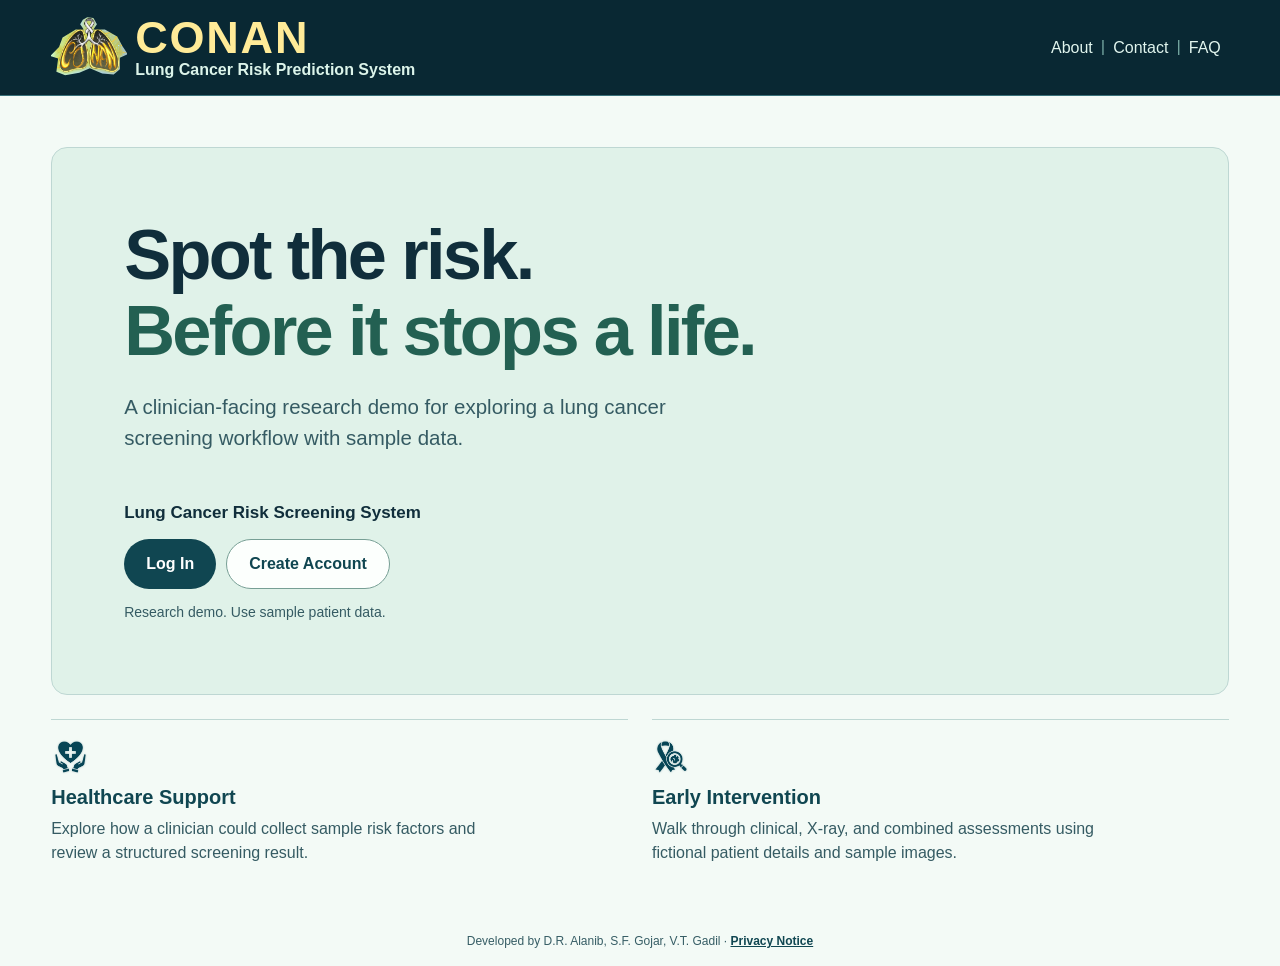
==== commit ac281fda: "Unify the CONAN Lab interface across all screens" ====
--- a/html.html
+++ b/html.html
@@ -9,6 +9,7 @@
     content="CONAN uses clinical information and chest X-ray imaging to provide an integrated view of lung cancer risk, helping bring early risk awareness closer to every community." />
   <link rel="stylesheet" href="design.css" />
   <link rel="stylesheet" href="reference-ui.css" />
+  <link rel="stylesheet" href="lab-ui.css" />
 </head>
 
 <body>
--- a/reference-ui.css
+++ b/reference-ui.css
@@ -11,6 +11,7 @@
   --header-height: 120px;
   --nav-height: 68px;
   --page-gutter: clamp(18px, 2.4vw, 42px);
+  --assessment-surface: linear-gradient(100deg, #8fc6bd, #73a1d0);
 }
 body {
   background: linear-gradient(100deg, #ccffda 0%, #b6dfe7 49%, #96b8ff 100%);
@@ -54,6 +55,7 @@
 .hamburger-btn span { width: 65px; height: 6px; border-radius: 0; box-shadow: none; }
 .header-menu { top: calc(100% - 8px); right: 24px; border-radius: 10px; }
 .header-menu a, .header-menu button { font-size: 16px; }
+.header-menu .mobile-nav-link { display: none; }
 .subnav { height: var(--nav-height); padding: 8px 22px; background: #fbffff; box-shadow: none; }
 .subnav-tabs { gap: 60px; }
 .subnav-tab { height: 50px; min-width: 188px; padding: 0 24px; font-size: 23px; font-weight: 400; letter-spacing: -.03em; }
@@ -61,6 +63,7 @@
 .subnav-wizard-wrap { gap: 12px; min-width: 0; }
 .subnav-back-pill { height: 50px; padding: 0 20px; border-radius: 9px; font-size: 23px; font-weight: 400; letter-spacing: -.035em; }
 .subnav-wizard-title { font-size: clamp(18px, 2vw, 26px); font-weight: 400; letter-spacing: -.02em; white-space: normal; }
+.subnav-results-wrap .subnav-back-pill { color: white; }
 
 /* Public introduction: three columns and fine teal rules. */
 .landing {
@@ -92,17 +95,21 @@
 .btn-pill-mint { background: linear-gradient(100deg, #c5f8da, #97bcff); }
 
 /* Authentication keeps the compact, dark teal panel from the references. */
-.auth-page { min-height: calc(100svh - var(--header-height)); padding: 16px 20px 40px; align-items: flex-start; }
-.auth-card { width: 526px; min-height: 560px; padding: 24px 24px 40px; border-radius: 24px; background: #0d607e; box-shadow: none; }
-.auth-card h1 { font-size: 32px; margin-bottom: 18px; letter-spacing: 0; }
-.auth-field { margin-bottom: 12px; }
-.auth-input { border: 0; border-radius: 0; padding: 17px 12px; background: #3d8197; font-size: 16px; }
+.auth-page { min-height: calc(100svh - var(--header-height)); padding: 4px 20px 36px; align-items: flex-start; }
+.auth-card { width: 526px; min-height: 632px; padding: 24px 24px 40px; border-radius: 24px; background: #0d607e; box-shadow: none; }
+.auth-card h1 { font-size: 42px; line-height: 1.15; margin-bottom: 24px; letter-spacing: 0; }
+.auth-field { margin-bottom: 16px; }
+.auth-input { min-height: 72px; border: 0; border-radius: 0; padding: 17px 16px; background: #39768b; font-size: 19px; }
 .auth-input::placeholder { color: #d2e4e7; }
-.auth-btn-pill { margin: 10px 0 14px; padding: 11px; font-size: 24px; color: white; background: linear-gradient(100deg,#ccffda,#96b8ff); text-shadow: 0 1px 3px #4c7187; box-shadow: none; }
-.auth-forgot { margin: 0 auto 24px; font-size: 14px; }
-.auth-check { font-size: 14px; gap: 5px; }
-.auth-check input[type="checkbox"] { width: 18px; height: 18px; }
-.auth-link { text-align: left; font-size: 14px; margin-top: 18px; }
+.auth-input[aria-invalid="true"] { box-shadow: inset 0 0 0 2px #ffc0b4; }
+.auth-feedback { color: #ffddd6; font-size: .9375rem; line-height: 1.4; }
+.auth-feedback:not(:empty) { margin-top: 6px; }
+.auth-btn-pill:disabled { cursor: wait; opacity: .8; }
+.auth-btn-pill { min-height: 68px; margin: 2px 0 14px; padding: 11px; font-size: 29px; color: #164b60; background: linear-gradient(100deg,#ccffda,#96b8ff); text-shadow: none; box-shadow: none; }
+.auth-forgot { margin: 0 auto 28px; font-size: 16px; }
+.auth-check { font-size: 17px; gap: 7px; }
+.auth-check input[type="checkbox"] { width: 20px; height: 20px; }
+.auth-link { text-align: left; font-size: 16px; margin-top: 18px; }
 
 .hero-section { min-height: calc(100svh - var(--header-height) - var(--nav-height)); padding: 65px 5%; gap: 20px; flex-direction: row; position: relative; overflow: hidden; }
 .hero-left-content { max-width: 840px; width: 74%; position: relative; z-index: 1; flex: 0 1 auto; }
@@ -116,14 +123,33 @@
 .assess-page { padding: 20px var(--page-gutter) 24px; }
 .assess-page-title { font-size: clamp(22px,2.2vw,30px); letter-spacing: -.02em; margin-bottom: 16px; color: #3e819a; }
 .assess-cards-grid { grid-template-columns: repeat(3,minmax(0,1fr)); gap: 20px; }
-.assess-option-card { min-width: 0; min-height: 510px; height: max(510px, calc(100svh - 282px)); padding: 20px 26px; border: 2px solid #7bbbc4; border-radius: 28px; background: #ffffff33; box-shadow: none; backdrop-filter: none; }
+.assess-option-card { min-width: 0; min-height: max(510px, calc(100svh - 282px)); padding: 20px 26px; border: 2px solid #7bbbc4; border-radius: 28px; background: #ffffff33; box-shadow: none; backdrop-filter: none; }
 .assess-card-top { gap: 18px; margin-bottom: 6px; min-height: 88px; }
 .assess-card-icon { width: 70px; height: 84px; object-fit: contain; flex-shrink: 0; filter: brightness(0) saturate(100%) invert(49%) sepia(59%) saturate(640%) hue-rotate(118deg) brightness(93%) contrast(88%); }
 .assess-card-title { min-width: 0; flex: 1; font-size: clamp(24px,2.4vw,34px); line-height: 1.05; color: #149d88; }
 .assess-card-body { font-size: clamp(18px,1.85vw,26px); line-height: 1.2; color: #009e89; font-weight: 400; margin: 20px 0 28px; }
 .assess-card-start-btn { border-radius: 9px; padding: 18px 8px; font-size: clamp(19px,2vw,29px); background: #7ec6be; }
+
+@media (min-width: 1101px) {
+  body[data-page="home-landing"] .top-nav {
+    position: absolute;
+    right: 6.3%;
+    top: 80px;
+    width: min(36%, 460px);
+    border-top: 1px solid #3e819a;
+    border-right: 1px solid #3e819a;
+  }
+
+  body[data-page="home-landing"] .top-nav-box { width: 100%; justify-content: space-evenly; padding-block: 9px; }
+  body[data-page="home-landing"] .top-nav a { padding-inline: 8px; }
+  .hero-section { align-items: flex-start; padding-top: clamp(86px, 13svh, 108px); }
+  .hero-headline { line-height: 1.06; }
+  .assess-card-top { gap: 12px; margin-inline: -6px; }
+  .assess-card-title { font-size: clamp(25px, 2.3vw, 34px); letter-spacing: -.025em; text-align: center; }
+}
+
 .wiz-page { padding: 34px 18px 50px; }
-.wiz-card { min-height: max(440px,calc(100svh - 272px)); padding: 20px 24px 24px; border: 0; border-radius: 0; box-shadow: none; background: linear-gradient(100deg,#8fc6bd,#73a1d0); backdrop-filter: none; display: flex; flex-direction: column; }
+.wiz-card { min-height: max(440px,calc(100svh - 272px)); padding: 20px 24px 24px; border: 0; border-radius: 0; box-shadow: none; background: var(--assessment-surface); backdrop-filter: none; display: flex; flex-direction: column; }
 .wiz-section-label { font-size: clamp(20px,2.1vw,29px); line-height: 1.2; letter-spacing: -.015em; margin: 0 0 18px; text-shadow: 0 2px 5px #30546280; }
 .wiz-fields-grid { grid-template-columns: repeat(2,minmax(0,1fr)); gap: 18px clamp(28px,5.2vw,70px); }
 .wiz-field-item, .factor-item-wrap { min-width: 0; gap: 8px; }
@@ -139,8 +165,11 @@
 .factor-dropdown-arrow { font-size: 20px; right: 10px; }
 .wiz-card-footer { margin-top: auto; padding-top: 38px; }
 .btn-wiz-next { min-height: 46px; padding: 8px 22px; font-size: 20px; letter-spacing: 0; background: #0d5d79; border: 2px solid #b8eafa; box-shadow: none; }
-.xray-drop-container { flex: 1; min-height: 320px; padding: 28px 20px; border: 2px dashed #e2f4f4; border-radius: 18px; gap: 16px; }
-.xray-landscape-graphic { width: 240px; height: 190px; object-fit: contain; }
+.xray-drop-container { flex: 1; min-height: 360px; padding: 24px 20px; border: 3px dashed #e2f4f4; border-radius: 18px; gap: 16px; }
+.xray-landscape-graphic { width: min(328px, 100%); height: auto; aspect-ratio: 200 / 143; object-fit: contain; }
+.xray-preview-img { max-width: min(100%, 320px); }
+.xray-drop-label { overflow-wrap: anywhere; }
+.wiz-upload .wiz-card-footer { padding-top: 18px; }
 .xray-drop-label { font-size: 25px; }
 .xray-drop-label strong { color: #135467; text-decoration: none; }
 .xray-drop-sublabel { font-size: 18px; }
@@ -149,10 +178,11 @@
 .results-page, .dashboard-page { padding: 24px var(--page-gutter) 40px; }
 .result-card-banner { border-radius: 12px; box-shadow: none; }
 .breakdown-section, .dash-table-card { border-radius: 12px; box-shadow: none; }
+.dashboard-surface { min-height: max(440px, calc(100svh - 272px)); padding: clamp(14px, 2vw, 26px); background: var(--assessment-surface); }
 .dashboard-stats-grid { grid-template-columns: repeat(3,minmax(0,1fr)); }
 .dash-table-card { overflow-x: auto; }
 .modal-overlay { background: #ffffff15; backdrop-filter: blur(4px); }
-.modal-box { max-width: 470px; max-height: 90svh; border-radius: 22px; box-shadow: 0 10px 50px #3d819722; }
+.modal-box { max-width: 510px; max-height: 90svh; border-radius: 22px; box-shadow: 0 10px 50px #3d819722; }
 .modal-head { padding: 20px 22px 14px; gap: 12px; }
 .modal-scroll-body { padding: 16px 22px; color: #4b7f86; line-height: 1.35; }
 .modal-scroll-body h3 { margin-top: 12px; }
@@ -233,12 +263,14 @@
   .auth-page { padding: 24px 20px 40px; }
   .auth-card { width: 100%; max-width: 440px; min-height: 440px; padding: 26px 22px; }
   .auth-card h1 { font-size: 29px; }
-  .auth-input { min-height: 52px; }
-  .hero-section { padding: 48px 24px; }
+  .auth-input { min-height: 52px; font-size: 16px; }
+  .auth-btn-pill { min-height: 52px; font-size: 21px; }
+  .hero-section { flex-direction: column; align-items: stretch; justify-content: center; padding: 48px 24px 32px; }
   .hero-left-content { width: 100%; max-width: 100%; }
   .hero-headline { font-size: clamp(32px,7.4vw,48px); }
   .hero-desc { font-size: 18px; line-height: 1.4; }
-  .hero-ribbon-col { display: none; }
+  .hero-ribbon-col { display: block; position: static; width: min(100%, 430px); margin-inline: auto; }
+  .hero-ribbon-col img { display: block; height: auto; }
   .assess-page { padding: 24px 18px; }
   .assess-page-title { font-size: 22px; }
   .assess-cards-grid { grid-template-columns: 1fr; gap: 18px; }
@@ -274,6 +306,7 @@
 @media (max-width: 470px) {
   header { height: auto; min-height: var(--header-height); }
   .top-nav > div { display: none; }
+  .header-menu .mobile-nav-link { display: block; }
   body[data-page="home-landing"] .top-nav > div,
   body[data-page="login"] .top-nav > div,
   body[data-page="signup"] .top-nav > div { display: flex; }
@@ -284,7 +317,174 @@
   body[data-page="login"] .top-nav,
   body[data-page="signup"] .top-nav { margin: 0 0 0 58px; }
 }
+:is(.hero-cta-btn, .assess-card-start-btn, .btn-wiz-next, .auth-btn-pill):active:not(:disabled) {
+  filter: brightness(.92);
+}
+
+.top-nav a { position: relative; }
+.top-nav a::after {
+  content: "";
+  position: absolute;
+  inset-inline: 8px;
+  bottom: 3px;
+  height: 1px;
+  background: currentColor;
+  transform: scaleX(0);
+  transition: transform 150ms ease-out;
+}
+
+.top-nav a:is(:hover, :focus-visible)::after { transform: scaleX(1); }
+
+:is(.hero-cta-btn, .landing-buttons-row a) { position: relative; overflow: hidden; }
+
+.hamburger-btn { --line-step: 15px; }
+.hamburger-btn span { transition: transform 180ms ease-out, opacity 120ms ease-out; }
+.hamburger-btn[aria-expanded="true"] span:nth-child(1) { transform: translateY(var(--line-step)) rotate(45deg); }
+.hamburger-btn[aria-expanded="true"] span:nth-child(2) { opacity: 0; }
+.hamburger-btn[aria-expanded="true"] span:nth-child(3) { transform: translateY(calc(-1 * var(--line-step))) rotate(-45deg); }
+
+@media (max-width: 1100px) { .hamburger-btn { --line-step: 14px; } }
+@media (max-width: 760px) { .hamburger-btn { --line-step: 8px; } }
+
+@media (prefers-reduced-motion: no-preference) {
+  #app { --motion-ease: cubic-bezier(.16, 1, .3, 1); }
+
+  /* Animate new content groups, leaving the surrounding frame in place. */
+  #app[data-motion="page"] :is(
+    .landing-right-panel > div, .auth-card h1,
+    .auth-field, .auth-btn-pill, .auth-forgot, .auth-check, .auth-link,
+    .hero-desc, .hero-cta-btn, .assess-page-title, .assess-option-card,
+    .dashboard-stats-grid > *, .dash-table-card, .static-card, .results-page > *
+  ) {
+    animation: content-arrive 240ms var(--motion-ease) backwards;
+  }
+
+  #app[data-motion="page"] :is(
+    .landing-right-panel > div:last-child,
+    .auth-field:nth-child(2), .hero-desc, .assess-option-card:nth-child(2),
+    .dash-stat-card:nth-child(2), .results-page > :nth-child(2)
+  ) { animation-delay: 32ms; }
+
+  #app[data-motion="page"] :is(
+    .auth-field:nth-child(3), .auth-btn-pill, .hero-cta-btn,
+    .assess-option-card:nth-child(3), .dash-stat-card:nth-child(3),
+    .dash-table-card, .results-page > :nth-child(n+3)
+  ) { animation-delay: 64ms; }
+
+  #app[data-motion="page"] :is(.subnav-tab[aria-current="page"], .subnav-wizard-title) {
+    animation: nav-arrive 180ms var(--motion-ease);
+  }
+
+  #app[data-motion="page"] :is(.landing-hero-head, .hero-headline) {
+    animation: headline-reveal 620ms var(--motion-ease) backwards;
+  }
+
+  #app[data-motion="page"] .feature-card-content {
+    animation: landing-arrive 580ms var(--motion-ease) backwards;
+  }
+
+  #app[data-motion="page"] .landing-col.bordered .feature-card-content {
+    animation-delay: 120ms;
+  }
+
+  #app[data-motion="page"] :is(.hero-cta-btn, .landing-buttons-row a)::after {
+    content: "";
+    position: absolute;
+    inset: 0;
+    pointer-events: none;
+    background: linear-gradient(105deg, transparent 27%, #fff7 49%, transparent 71%);
+    animation: button-sheen 740ms 240ms ease-in-out both;
+  }
+
+  #app[data-motion="page"] .landing-buttons-row a + a::after { animation-delay: 360ms; }
+
+  #app[data-motion="step-forward"] { --step-offset: 12px; }
+  #app[data-motion="step-back"] { --step-offset: -12px; }
+
+  #app[data-motion]:not([data-motion=""]) :is(
+    .wiz-section-label, .wiz-fields-grid > *, .wiz-card-footer, .xray-drop-container
+  ) {
+    animation: step-arrive 190ms var(--motion-ease) backwards;
+  }
+
+  #app[data-motion]:not([data-motion=""]) :is(.wiz-fields-grid > :nth-child(n+3), .wiz-card-footer) {
+    animation-delay: 32ms;
+  }
+
+  #app[data-motion="page"] .hero-ribbon-col img {
+    transform-origin: 82% 32%;
+    animation: ribbon-settle 660ms cubic-bezier(.16, 1, .3, 1);
+  }
+
+  .header-menu:not([hidden]) {
+    animation: panel-arrive 160ms ease-out;
+  }
+
+  .modal-box {
+    animation: panel-arrive 250ms cubic-bezier(.16, 1, .3, 1);
+  }
+
+  #app[data-motion="page"] .confidence-bar {
+    transform-origin: left center;
+    animation: result-fill 320ms cubic-bezier(.16, 1, .3, 1);
+  }
+
+  @keyframes ribbon-settle {
+    from { transform: translateY(12px) rotate(-2deg); opacity: .72; }
+    to { transform: none; opacity: 1; }
+  }
+
+  @keyframes content-arrive {
+    from { transform: translateY(7px); opacity: .72; }
+    to { transform: none; opacity: 1; }
+  }
+
+  @keyframes headline-reveal {
+    from { clip-path: inset(0 0 100% 0); opacity: .35; }
+    to { clip-path: inset(0 0 0 0); opacity: 1; }
+  }
+
+  @keyframes landing-arrive {
+    from { transform: translateY(18px); opacity: .5; }
+    to { transform: none; opacity: 1; }
+  }
+
+  @keyframes button-sheen {
+    0% { transform: translateX(-110%); }
+    100% { transform: translateX(110%); }
+  }
+
+  @keyframes nav-arrive {
+    from { opacity: .6; }
+    to { opacity: 1; }
+  }
+
+  @keyframes step-arrive {
+    from { transform: translateX(var(--step-offset, 6px)); opacity: .76; }
+    to { transform: none; opacity: 1; }
+  }
+
+  @keyframes panel-arrive {
+    from { transform: translateY(-5px); opacity: .84; }
+    to { transform: none; opacity: 1; }
+  }
+
+  @keyframes result-fill {
+    from { transform: scaleX(.45); }
+    to { transform: scaleX(1); }
+  }
+}
+
 @media (prefers-reduced-motion: reduce) {
   html { scroll-behavior: auto; }
   *, *::before, *::after { transition: none !important; }
-}
+
+  #app[data-motion="page"] :is(.hero-cta-btn, .landing-buttons-row a) {
+    animation: button-tone 500ms ease-out;
+  }
+
+  @keyframes button-tone {
+    from { opacity: .78; }
+    to { opacity: 1; }
+  }
+}
--- a/lab-ui.css
+++ b/lab-ui.css
@@ -0,0 +1,216 @@
+/* Local design study. The reference interface remains available in CONAN-UPDATED. */
+:root {
+  --lab-ink: #102e3b;
+  --lab-night: #092833;
+  --lab-pine: #104651;
+  --lab-paper: #f3faf6;
+  --lab-mint: #bbefda;
+  --lab-gold: #ffeb98;
+  --lab-rule: #bed7d3;
+  --lab-muted: #355b63;
+  --lab-width: 1320px;
+  --teal-dark: #164b58;
+  --teal: #1a685b;
+  --assessment-surface: #dcefeb;
+  --header-height: 96px;
+  --nav-height: 60px;
+}
+
+body, body[data-page="home"] { background: var(--lab-paper); color: var(--lab-ink); }
+body[data-page="home-landing"], body[data-page="login"], body[data-page="signup"] {
+  background: var(--lab-paper);
+  color: var(--lab-ink);
+}
+
+#app > header { height: auto; min-height: var(--header-height); background: var(--lab-night); border-bottom: 1px solid #39717a; padding-inline: clamp(16px, 4vw, 62px); }
+.brand { gap: 8px; }
+.brand-mark, .brand img { width: 76px; height: 76px; }
+.brand-name { color: var(--lab-gold); font-size: clamp(28px, 4vw, 45px); text-shadow: none; }
+.brand-sub { color: #dcf4ea; font-size: clamp(11px, 1.4vw, 16px); text-shadow: none; }
+body[data-page="home-landing"] .top-nav { position: static; width: auto; border: 0; }
+.top-nav a { color: #e1f5ee; font-size: 16px; text-shadow: none; }
+.top-nav .nav-sep { color: #73a59f; font-size: 17px; }
+.hamburger-btn { --line-step: 8px; gap: 5px; min-width: 44px; min-height: 44px; align-items: center; }
+.hamburger-btn span { width: 25px; height: 3px; }
+.subnav { background: #e2f2ed; border-bottom: 1px solid var(--lab-rule); }
+.subnav-tab, .subnav-tab.active { font-size: 15px; min-width: 0; padding-inline: clamp(11px, 2vw, 28px); }
+.subnav-tabs { gap: clamp(4px, 2vw, 22px); }
+.subnav-tab.active, .subnav-back-pill { background: var(--lab-pine); color: white; }
+.subnav-wizard-title { color: var(--lab-pine); }
+
+.landing {
+  display: grid;
+  grid-template-columns: repeat(2, minmax(0, 1fr));
+  grid-template-areas: "lead lead" "support intervention";
+  align-content: start;
+  align-items: start;
+  gap: 24px;
+  max-width: var(--lab-width);
+  padding: clamp(28px, 4vw, 56px) clamp(16px, 4vw, 52px);
+  min-height: 0;
+}
+.landing-col { grid-area: support; }
+.landing-col.bordered { grid-area: intervention; }
+.landing-right-panel {
+  grid-area: lead;
+  order: 0;
+  width: 100%;
+  padding: clamp(24px, 6vw, 72px);
+  border: 1px solid var(--lab-rule);
+  border-radius: 16px;
+  background: #e0f2e9;
+}
+.landing-right-panel > div:first-child { padding: 0; border: 0; }
+.landing-right-panel > div:last-child { margin: clamp(28px, 4vw, 48px) 0 0; }
+.landing-hero-head, .hero-headline {
+  font-size: clamp(38px, 5.5vw, 72px);
+  font-weight: 800;
+  letter-spacing: -.038em;
+  line-height: .98;
+  text-align: left;
+  text-shadow: none;
+  text-wrap: balance;
+}
+.landing-hero-head { color: var(--lab-ink); }
+:is(.landing-hero-head, .hero-headline) em {
+  display: inline-block;
+  margin-top: .08em;
+  font-style: normal;
+  font-weight: 700;
+  line-height: 1.02;
+}
+.landing-hero-head em { color: #236052; }
+.landing-hero-desc, .hero-desc { max-width: 52ch; text-align: left; font-size: clamp(17px, 1.6vw, 21px); line-height: 1.55; }
+.landing-hero-desc { color: var(--lab-muted); }
+.landing-system-title { color: var(--lab-ink); font-size: 17px; line-height: 1.35; text-align: left; text-shadow: none; margin-bottom: 14px; }
+.landing-buttons-row { justify-content: flex-start; gap: 10px; flex-wrap: wrap; }
+.btn-pill-white, .btn-pill-mint { min-height: 48px; padding: 13px 22px; font-size: 16px; font-weight: 700; }
+.btn-pill-white { background: var(--lab-pine); color: white; }
+.btn-pill-mint { background: #fcfffd; color: var(--lab-pine); border: 1px solid #779f95; }
+.lab-demo-note { margin-top: 14px; color: var(--lab-muted); font-size: 14px; }
+.feature-card-content { align-items: flex-start; padding: 18px 0 0; text-align: left; border-top: 1px solid var(--lab-rule); }
+.feature-card-content::before, .feature-card-content::after { display: none; }
+.feature-icon-img { width: 38px; height: 38px; margin-bottom: 10px; filter: brightness(0) saturate(100%) invert(21%) sepia(29%) saturate(1208%) hue-rotate(146deg); }
+.feature-card-title { margin: 0 0 8px; color: var(--lab-pine); font-size: 20px; text-shadow: none; }
+.feature-card-desc { max-width: 52ch; margin: 0; color: var(--lab-muted); font-size: 16px; line-height: 1.55; }
+
+.hero-section {
+  max-width: var(--lab-width);
+  width: 100%;
+  margin-inline: auto;
+  display: grid;
+  grid-template-columns: minmax(0, 1.12fr) minmax(0, 1fr);
+  align-items: center;
+  gap: clamp(22px, 5vw, 64px);
+  min-height: 0;
+  padding: clamp(32px, 6vw, 76px) clamp(16px, 4vw, 52px);
+  overflow: visible;
+}
+.hero-left-content { width: auto; max-width: none; }
+.hero-headline { font-size: clamp(38px, 5vw, 68px); color: var(--lab-ink); }
+.hero-headline em { color: #236052; }
+.hero-desc { color: var(--lab-muted); }
+.hero-cta-btn { background: var(--lab-pine); color: white; padding: 15px 25px; font-size: 16px; }
+.hero-ribbon-col {
+  display: grid;
+  position: relative;
+  inset: auto;
+  width: 100%;
+  min-height: clamp(250px, 30vw, 360px);
+  place-items: center;
+  overflow: hidden;
+  border-radius: 16px;
+  background: linear-gradient(120deg, #1d5058, var(--lab-night));
+  isolation: isolate;
+}
+.hero-ribbon-col img { width: 94%; height: auto; }
+
+.assess-page, .wiz-page, .results-page, .dashboard-page { width: min(100%, var(--lab-width)); margin-inline: auto; padding: clamp(24px, 4vw, 52px) clamp(16px, 4vw, 52px); }
+.assess-page-title { margin-bottom: 22px; padding: 0; color: var(--lab-ink); font-size: clamp(32px, 4vw, 55px); line-height: 1.08; letter-spacing: -.035em; text-transform: none; }
+.assess-cards-grid { gap: 14px; }
+.assess-option-card { min-height: 0; padding: clamp(18px, 2.3vw, 30px); background: #fafffc; border: 1px solid var(--lab-rule); border-radius: 16px; }
+.assess-card-top { min-height: 0; margin: 0; gap: 14px; justify-content: flex-start; }
+.assess-card-icon { width: 46px; height: 54px; }
+.assess-card-title { color: var(--lab-pine); text-align: left; font-size: clamp(19px, 2.1vw, 29px); line-height: 1.15; }
+.assess-card-body { color: var(--lab-muted); text-align: left; max-width: 55ch; margin: 16px 0 23px; font-size: 16px; line-height: 1.55; }
+.assess-card-start-btn { background: var(--lab-pine); color: white; font-size: 16px; min-height: 48px; padding: 12px; }
+.assess-card-start-btn:hover { background: var(--teal); }
+
+.lab-progress { display: flex; align-items: center; flex-wrap: wrap; gap: 8px 16px; margin-bottom: 14px; color: var(--lab-pine); font-size: 14px; font-weight: 700; }
+.lab-progress progress { width: min(180px, 45vw); height: 8px; accent-color: #216454; }
+.wiz-card { min-height: 0; background: #e4f1ed; color: var(--lab-ink); border: 1px solid var(--lab-rule); border-radius: 16px; padding: clamp(17px, 3vw, 38px); }
+.wiz-section-label { font-size: clamp(21px, 2.6vw, 35px); color: var(--lab-ink); text-shadow: none; }
+.wiz-field-label, .factor-item-title { font-size: 17px; color: var(--lab-ink); font-weight: 700; text-shadow: none; }
+.wiz-input, .wiz-select, .factor-select { background: #fcfffd; color: var(--lab-ink); border: 1px solid #789d99; border-radius: 7px; min-height: 48px; font-size: 16px; }
+.wiz-input::placeholder { color: #526c73; }
+.wiz-input:focus, .wiz-select:focus, .factor-select:focus { background: white; border-color: #24665d; }
+.wiz-dropdown-arrow, .factor-dropdown-arrow { color: var(--lab-pine); }
+.factor-box-container { background: #d6e9e3; border-radius: 8px; }
+.factor-box-desc { color: var(--lab-muted); font-size: 16px; line-height: 1.45; }
+.xray-drop-container { background: #f3faf7; color: var(--lab-ink); border-color: #719891; }
+.xray-drop-label, .xray-drop-sublabel { color: var(--lab-pine); }
+.xray-drop-label strong { text-decoration: underline; }
+.dashboard-surface { min-height: 0; padding: 0; background: transparent; }
+.dash-stat-card, .dash-table-card, .breakdown-section, .static-card { background: #fcfffd; border: 1px solid var(--lab-rule); border-radius: 16px; box-shadow: none; }
+.dash-table-card { min-width: 0; }
+.dash-table-card table { min-width: 585px; }
+.lab-record-actions { display: flex; gap: 6px; }
+.lab-record-actions button { min-height: 44px; font-size: 14px; padding-inline: 14px; }
+.lab-record-actions .lab-danger, .btn-wiz-next.lab-danger { background: #8b3745; color: white; }
+.lab-empty { color: var(--lab-muted); margin-bottom: 16px; }
+.lab-page-title, .static-card h1 { color: var(--lab-ink); font-size: clamp(30px, 4vw, 48px); line-height: 1.12; margin-bottom: 22px; letter-spacing: -.03em; }
+.static-page { width: min(100%, 920px); max-width: none; margin-inline: auto; padding: clamp(24px, 4vw, 52px) clamp(16px, 4vw, 52px); }
+.static-card { padding: clamp(20px, 4vw, 44px); overflow-wrap: anywhere; }
+.static-card h2 { color: var(--lab-pine); font-size: 19px; line-height: 1.3; margin-top: 24px; }
+.static-card p { color: var(--lab-muted); max-width: 68ch; line-height: 1.65; }
+.static-card .btn-wiz-next, .dash-table-card .btn-wiz-next { display: inline-flex; align-items: center; justify-content: center; }
+.lab-settings-actions { display: flex; gap: 10px; flex-wrap: wrap; margin-top: 22px; }
+.btn-result-action.secondary { color: var(--lab-pine); background: white; border: 1px solid var(--lab-rule); box-shadow: none; }
+.breakdown-tile { border: 1px solid var(--lab-rule); box-shadow: none; }
+.result-card-banner { color: white; }
+.lab-score-unit { font-size: .6em; font-weight: 400; }
+.lab-score-list { margin-top: 14px; }
+.lab-score-list > div { display: flex; justify-content: space-between; gap: 16px; padding: 12px 0; border-top: 1px solid var(--lab-rule); color: var(--lab-ink); }
+.lab-score-list dd { font-variant-numeric: tabular-nums; white-space: nowrap; }
+.btn-result-action:disabled { opacity: .8; cursor: default; transform: none; }
+.result-card-banner.low { background: #19604b; }
+.result-card-banner.mod { background: #784a17; }
+.result-card-banner.high { background: #853c49; }
+
+.auth-page { padding-top: clamp(22px, 5vw, 60px); }
+.auth-card { min-height: 0; width: min(100%, 490px); padding: clamp(22px, 4vw, 38px); background: #fcfffd; color: var(--lab-ink); border: 1px solid var(--lab-rule); border-radius: 16px; }
+.auth-card h1 { color: var(--lab-ink); text-transform: none; margin-bottom: 20px; font-size: clamp(30px, 4vw, 42px); }
+.auth-input { min-height: 52px; border: 1px solid #789d99; border-radius: 7px; font-size: 16px; color: var(--lab-ink); background: #f4faf7; }
+.auth-input::placeholder { color: #526c73; }
+.auth-input:focus { background: white; }
+.auth-btn-pill { min-height: 50px; font-size: 18px; background: var(--lab-pine); color: white; }
+.auth-forgot, .auth-check, .auth-link, .auth-link a { color: var(--lab-pine); }
+.auth-feedback { color: #8b3044; }
+.auth-input[aria-invalid="true"] { border-color: #a24b5a; box-shadow: none; }
+.modal-overlay { background: #09283388; backdrop-filter: none; }
+.modal-box { color: var(--lab-ink); border-radius: 16px; }
+.modal-scroll-body { color: var(--lab-muted); }
+footer { color: #365d65; }
+footer a { color: var(--lab-pine); }
+:focus-visible { outline-color: #116b59; }
+header :focus-visible { outline-color: var(--lab-gold); }
+:is(.auth-input, .wiz-input, .wiz-select, .factor-select):focus-visible { outline-color: #116b59; }
+
+@media (max-width: 880px) {
+  .landing { grid-template-columns: repeat(2, minmax(0, 1fr)); grid-template-areas: "lead lead" "support intervention"; }
+  .hero-section { grid-template-columns: 1fr 1fr; }
+  .assess-cards-grid { grid-template-columns: 1fr; }
+}
+
+@media (max-width: 620px) {
+  #app > header { gap: 4px; }
+  .brand-mark, .brand img { width: 52px; height: 52px; }
+  .brand-sub { max-width: 180px; }
+  .top-nav a { font-size: 14px; padding-inline: 6px; }
+  .subnav-tab, .subnav-tab.active { font-size: 12px; }
+  .landing { grid-template-columns: 1fr; grid-template-areas: "lead" "support" "intervention"; }
+  .landing-hero-head { font-size: clamp(34px, 9.2vw, 56px); }
+  .hero-section { grid-template-columns: 1fr; gap: 28px; }
+  .hero-ribbon-col { width: min(100%, 400px); min-height: 230px; }
+  .wiz-fields-grid { grid-template-columns: 1fr; }
+}
